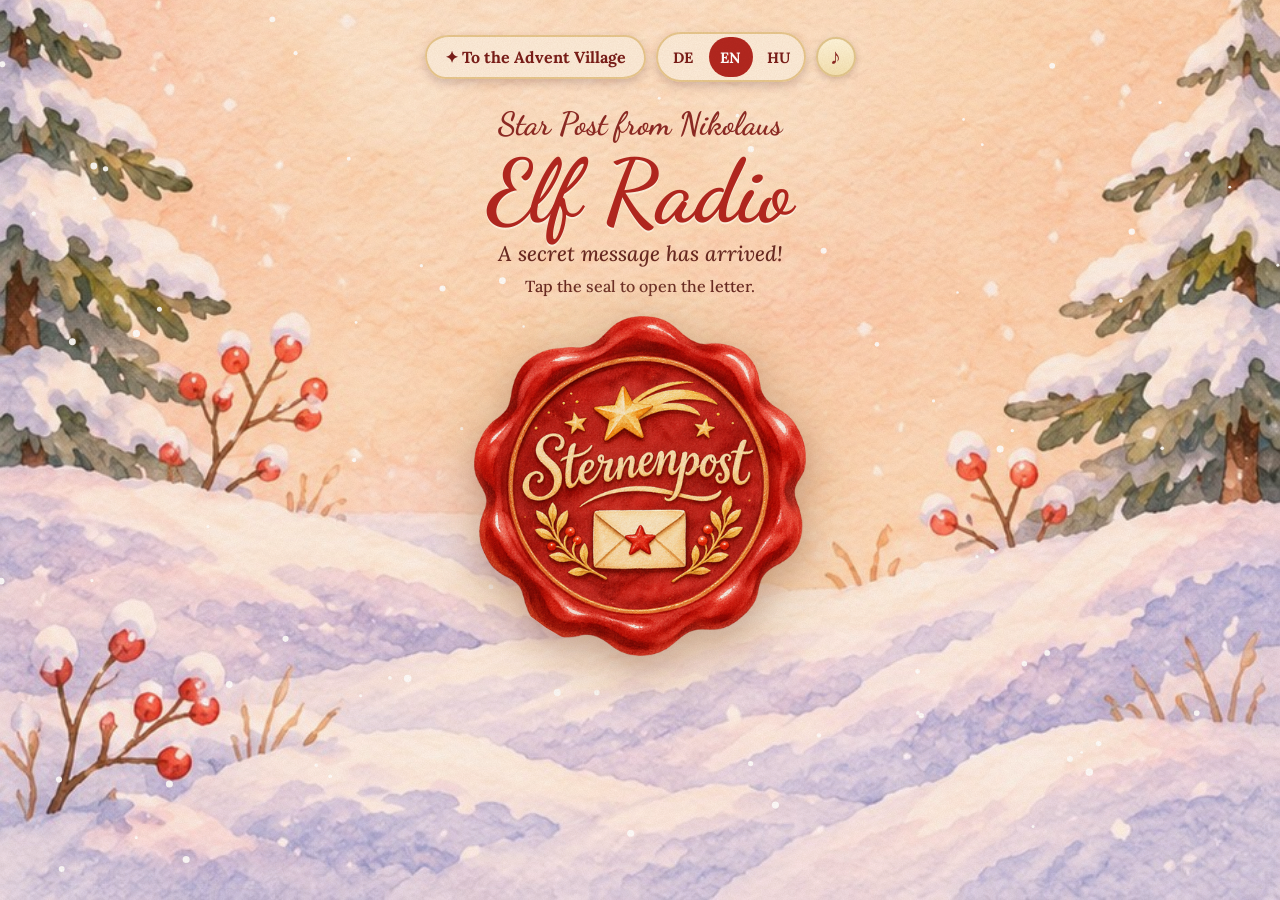
==== wichtelfunk.html @ 8d2fece7 "Sternenpost: Adventskalender und Wichtelfunk" ====
<!doctype html>
<html lang="de" translate="no" data-title="doc_wf">
<head>
<meta charset="utf-8">
<meta name="google" content="notranslate">
<meta name="viewport" content="width=device-width, initial-scale=1">
<meta name="theme-color" content="#e9bcc6">
<title>Wichtelfunk – Sternenpost vom Nikolaus</title>
<link rel="stylesheet" href="fonts.css">
<style>
  :root { --red:#b3271f; --brown:#4a2418; --paper:#fdeedc; --wood1:#9a6038; --wood2:#5f3a1f; --gold:#e9b640; }
  * { box-sizing: border-box; }
  html, body { margin: 0; }
  body { font-family: "Lora", Georgia, serif; color: var(--brown); line-height: 1.5; overflow-x: hidden;
    background: linear-gradient(#e9bcc6 0%, #dcb7d6 38%, #f0d3d6 100%) fixed; }
  /* Papiertextur über allem */
  body::before { content: ""; position: fixed; inset: 0; pointer-events: none; z-index: 50; opacity: .22; mix-blend-mode: multiply;
    background-image: url("data:image/svg+xml;utf8,<svg xmlns='http://www.w3.org/2000/svg' width='300' height='300'><filter id='n'><feTurbulence type='fractalNoise' baseFrequency='.85' numOctaves='3' seed='6'/><feColorMatrix values='0 0 0 0 .55  0 0 0 0 .4  0 0 0 0 .25  0 0 0 .8 0'/></filter><rect width='300' height='300' filter='url(%23n)'/></svg>"); }

  .page { max-width: 1080px; margin: 0 auto; padding: 14px 14px 0; }

  /* Kopf */
  .banner { width: 100%; max-width: 560px; margin: 0 auto; aspect-ratio: 585 / 220;
    background: url("assets/noel_brief.webp") 45.7% 6.3% / 180.3% auto no-repeat;
    -webkit-mask-image: radial-gradient(ellipse at 50% 50%, #000 58%, transparent 82%); mask-image: radial-gradient(ellipse at 50% 50%, #000 58%, transparent 82%); }
  .head { text-align: center; margin-top: -14px; }
  h1 { margin: 0; font-family: "Dancing Script", cursive; font-weight: 700; font-size: clamp(54px, 15vw, 88px); line-height: 1; color: var(--red);
    text-shadow: 0 2px 0 #fff3e0, 0 0 22px rgba(255,235,200,.9); }
  .sub { margin: 2px 0 0; font-style: italic; font-size: clamp(17px, 4.6vw, 21px); color: #6a2a22; }

  .grid { display: grid; grid-template-columns: minmax(0, 1fr); gap: 18px; margin-top: 14px; align-items: start; }

  /* Szene: Fips' Postamt */
  .stage { position: relative; width: 100%; max-width: 520px; margin: 0 auto; aspect-ratio: 1 / 1.12; border-radius: 46% 46% 22px 22px / 30% 30% 22px 22px;
    overflow: hidden; border: 9px solid var(--wood2); box-shadow: 0 0 0 3px #c99a5b, 0 14px 28px rgba(80,30,40,.35), inset 0 0 40px rgba(60,30,10,.35);
    background: url("assets/dorf_bg.jpg") 85% 12% / 250% auto no-repeat, #e6b9c4; }
  .stage canvas { position: absolute; inset: 0; width: 100%; height: 66%; pointer-events: none; }
  .glow { position: absolute; left: 62%; top: 4%; width: 46%; aspect-ratio: 1; border-radius: 50%; pointer-events: none;
    background: radial-gradient(circle, rgba(255,214,120,.55), rgba(255,214,120,0) 68%); animation: flicker 5s ease-in-out infinite; }
  @keyframes flicker { 0%,100% { opacity: .75; } 40% { opacity: 1; } 70% { opacity: .62; } }
  .lantern { position: absolute; left: 70%; top: 3%; width: 20%; aspect-ratio: 110 / 160; background: url("assets/noel_brief.webp") 12.7% 12.8% / 959% auto no-repeat; mix-blend-mode: multiply;
    -webkit-mask-image: radial-gradient(ellipse at 50% 50%, #000 55%, transparent 90%); mask-image: radial-gradient(ellipse at 50% 50%, #000 55%, transparent 90%); }
  .desk { position: absolute; left: 0; right: 0; bottom: 0; height: 27%;
    background: linear-gradient(#b27a47, #8a552d 40%, #6a3e20); border-top: 6px solid #d2a367; box-shadow: 0 -6px 14px rgba(40,20,10,.35); }
  .desk::after { content: ""; position: absolute; inset: 0; opacity: .25; background: repeating-linear-gradient(90deg, rgba(0,0,0,.25) 0 2px, transparent 2px 22px); }
  .fips { position: absolute; left: 1%; bottom: 3%; width: 34%; aspect-ratio: 290 / 410; background: url("assets/noel_brief.webp") 2.6% 82.3% / 363.8% auto no-repeat;
    -webkit-mask-image: radial-gradient(ellipse at 50% 50%, #000 52%, transparent 78%); mask-image: radial-gradient(ellipse at 50% 50%, #000 52%, transparent 78%); }
  .playing .fips { animation: nod 1.6s ease-in-out infinite; transform-origin: 50% 100%; }
  @keyframes nod { 0%,100% { transform: rotate(-1.2deg); } 50% { transform: rotate(1.4deg); } }
  .letters { position: absolute; right: 0; bottom: 2%; width: 33%; aspect-ratio: 290 / 300; background: url("assets/guide1.webp") 86.3% 39.5% / 363.8% auto no-repeat; mix-blend-mode: multiply;
    -webkit-mask-image: radial-gradient(ellipse at 50% 50%, #000 50%, transparent 82%); mask-image: radial-gradient(ellipse at 50% 50%, #000 50%, transparent 82%); }
  .radio { position: absolute; left: 31%; bottom: 7%; width: 40%; }
  .radio svg, .radio img { display: block; width: 100%; height: auto; }
  .dialglow { opacity: .2; transition: opacity .6s; }
  .playing .dialglow { opacity: 1; }
  .needle { transform-box: view-box; transform-origin: 112px 126px; transition: transform .6s; }
  .playing .needle { animation: tune 3.2s ease-in-out infinite; }
  .paused .needle { animation-play-state: paused; }
  @keyframes tune { 0%,100% { transform: rotate(-10deg); } 50% { transform: rotate(11deg); } }
  .sparkle { position: absolute; width: 10px; height: 10px; background: radial-gradient(circle, #fff, rgba(255,235,170,0) 70%); border-radius: 50%; animation: tw 3.4s ease-in-out infinite; pointer-events: none; }
  @keyframes tw { 0%,100% { opacity: .15; transform: scale(.6); } 50% { opacity: 1; transform: scale(1.2); } }


  /* Briefe fallen sanft und bilden einen kleinen Haufen */
  .fall { position: absolute; z-index: 5; width: 14%; aspect-ratio: 140 / 95; left: var(--x); top: var(--y); transform: rotate(var(--r1)); opacity: 0; pointer-events: none;
    background: url("assets/guide1.webp") 72.1% 34.4% / 753% auto no-repeat; filter: drop-shadow(0 3px 3px rgba(40,15,5,.5));
    -webkit-mask-image: radial-gradient(ellipse at 50% 50%, #000 60%, transparent 68%); mask-image: radial-gradient(ellipse at 50% 50%, #000 60%, transparent 68%); }
  .app-open .fall { opacity: 1; animation: drop var(--d) cubic-bezier(.25,.7,.35,1) var(--t) both; }
  @keyframes drop { from { transform: translateY(-900%) rotate(var(--r0)); opacity: 0; } 12% { opacity: 1; } to { transform: translateY(0) rotate(var(--r1)); opacity: 1; } }

  /* Platz für eigene gemalte Bilder (PNG mit transparentem Hintergrund) */
  .has-fips .fips { left: 0; bottom: 1%; width: 50%; background-image: var(--fipsimg); background-size: contain; background-position: 50% 100%; -webkit-mask-image: none; mask-image: none; }
  .has-radio .radio svg { display: none; }
  .has-radio .radio .art { display: block; }
  .radio .art { display: none; width: 100%; height: auto; }

  /* Bedienung */
  .panel { max-width: 520px; width: 100%; margin: 0 auto; text-align: center; }
  .btn { display: inline-flex; align-items: center; justify-content: center; gap: 10px; min-height: 58px; padding: 12px 30px; border: 0; border-radius: 34px 30px 36px 30px / 30px 36px 30px 34px;
    font-family: "Lora", Georgia, serif; font-weight: 700; font-size: 20px; color: #fff; cursor: pointer;
    background: linear-gradient(#c5322a, #9a1d1b); box-shadow: 0 5px 0 #6f1210, 0 10px 18px rgba(90,20,20,.35); max-width: 100%; }
  .btn:active { transform: translateY(3px); box-shadow: 0 2px 0 #6f1210; }
  .btn:focus-visible, .link:focus-visible { outline: 4px solid #1b6fdc; outline-offset: 3px; }
  .btn .ico { font-size: 22px; line-height: 1; }
  .state { min-height: 1.6em; margin: 10px 0 0; font-size: 16px; color: #6a2a22; }
  .error { margin: 12px auto 0; padding: 10px 14px; background: #fff3d6; border: 2px solid #d9a441; border-radius: 16px; color: #6a2a22; font-size: 16px; }
  .link { margin-top: 8px; background: none; border: 0; font: inherit; font-size: 17px; color: var(--red); text-decoration: underline; text-underline-offset: 4px; cursor: pointer; padding: 10px 14px; }

  /* Pergament mit Fips' Text */
  .scroll { position: relative; margin: 10px auto 0; max-width: 520px; padding: 22px 22px 24px; text-align: left; font-size: 18px; line-height: 1.6; color: #3c1c14;
    background: radial-gradient(ellipse at 50% 40%, #fff6e2 0%, #f8e6c4 70%, #efd3a4 100%);
    border-radius: 18px 28px 20px 30px / 28px 18px 30px 20px; box-shadow: inset 0 0 30px rgba(190,130,60,.35), 0 8px 18px rgba(80,30,30,.25); }
  .scroll[hidden] { display: none; }
  .scroll p { margin: 0; overflow-wrap: anywhere; }
  .scroll .t { font-family: "Dancing Script", cursive; font-weight: 700; font-size: 26px; color: var(--red); margin-bottom: 4px; display: block; }

  .bottom { position: relative; margin: 26px -14px 0; aspect-ratio: 1055 / 400; max-height: 260px; width: calc(100% + 28px);
    background: url("assets/noel_brief.webp") 50% 100% / cover no-repeat;
    -webkit-mask-image: linear-gradient(transparent, #000 45%); mask-image: linear-gradient(transparent, #000 45%); }


  /* Versiegelter Brief am Anfang */
  .sub .after, .sub .before { display: inline; }
  .sub .before { display: none; } .sealed .sub .before { display: inline; } .sealed .sub .after { display: none; }
  .hint { margin: 4px 0 0; font-size: 16px; color: #6a2a22; }
  .app-open .hint { display: none; }
  .seal { position: absolute; left: 50%; top: 45%; width: 48%; aspect-ratio: 235 / 246; transform: translate(-50%, -50%); z-index: 6; border: 0; padding: 0; cursor: pointer; background-color: transparent;
    background-image: url("assets/anhaenger.webp"); background-size: 449% auto; background-position: 92.7% 92.4%; background-repeat: no-repeat;
    -webkit-mask-image: radial-gradient(circle at 50% 50%, #000 54%, transparent 62%); mask-image: radial-gradient(circle at 50% 50%, #000 54%, transparent 62%);
    filter: drop-shadow(0 6px 10px rgba(60,10,10,.45)); animation: pulse 2.6s ease-in-out infinite; }
  .seal:focus-visible { outline: 4px solid #1b6fdc; outline-offset: 6px; border-radius: 50%; }
  @keyframes pulse { 0%,100% { transform: translate(-50%, -50%) scale(1); } 50% { transform: translate(-50%, -50%) scale(1.06); } }
  .app-open .seal { display: none; }
  .opening .seal { animation: crack .7s ease-in forwards; }
  @keyframes crack { 0% { transform: translate(-50%, -50%) scale(1); opacity: 1; } 35% { transform: translate(-50%, -50%) scale(1.15) rotate(-6deg); } 100% { transform: translate(-50%, -62%) scale(1.5) rotate(10deg); opacity: 0; } }
  .scene-item { transition: opacity .9s ease; }
  .sealed .scene-item { opacity: 0; visibility: hidden; }
  .sealed .panel { display: none; }
  .sealed .grid { grid-template-columns: minmax(0, 1fr); }
  .sealed .stage { justify-self: center; margin: 0 auto; }
  .sealed .stage::after { content: ""; position: absolute; inset: 0; background: rgba(60,20,40,.18); pointer-events: none; }
  @media (min-width: 900px) {
    .page { padding: 22px 28px 0; }
    .grid { grid-template-columns: minmax(0, 1.1fr) minmax(0, .9fr); gap: 34px; align-items: center; margin-top: 26px; }
    .stage { max-width: 580px; margin: 0; justify-self: end; }
    .panel { margin: 0; justify-self: start; text-align: left; max-width: 460px; }
    .scroll { margin-left: 0; }
  }
  @media (prefers-reduced-motion: reduce) {
    .glow, .sparkle, .seal, .playing .fips, .playing .needle { animation: none !important; }
    .app-open .fall { animation: none !important; }
    .stage canvas { display: none; }
  }
  /* Neuer, ruhiger Anfangsbildschirm */
  .kicker { margin: 18px 0 0; font-family: "Dancing Script", cursive; font-weight: 700; font-size: clamp(24px, 6.4vw, 32px); color: #8d2a24; text-align: center; }
  .head { margin-top: 0; }
  .intro { display: flex; justify-content: center; padding: 18px 0 40px; }
  .sealwrap { position: relative; width: min(74vw, 340px); aspect-ratio: 1; }
  .sealwrap::before { content: ""; position: absolute; inset: -22%; border-radius: 50%; pointer-events: none;
    background: radial-gradient(circle, rgba(255,226,160,.8) 0%, rgba(255,226,160,0) 62%); animation: halo 3.2s ease-in-out infinite; }
  @keyframes halo { 0%,100% { opacity: .55; transform: scale(.96); } 50% { opacity: 1; transform: scale(1.05); } }
  .seal { position: relative; left: auto; top: auto; width: 100%; aspect-ratio: 1; transform: none; z-index: 2; border-radius: 50%;
    background-image: url("assets/anhaenger.webp"); background-size: 405.8% auto; background-position: 96.5% 92.3%; background-repeat: no-repeat;
    -webkit-mask-image: radial-gradient(circle closest-side at 50% 50%, #000 80%, transparent 89%); mask-image: radial-gradient(circle closest-side at 50% 50%, #000 80%, transparent 89%); clip-path: none; filter: none; animation: sealpulse 2.8s ease-in-out infinite; }
  .seal:focus-visible { outline: 4px solid #1b6fdc; outline-offset: 6px; border-radius: 50%; }
  @keyframes sealpulse { 0%,100% { transform: scale(1); } 50% { transform: scale(1.04); } }
  .sealwrap { filter: drop-shadow(0 10px 16px rgba(80,15,20,.4)); }
  .opening .seal { animation: crack2 .7s ease-in forwards; }
  @keyframes crack2 { 0% { transform: scale(1); opacity: 1; } 35% { transform: scale(1.12) rotate(-6deg); } 100% { transform: scale(1.5) rotate(12deg); opacity: 0; } }
  .app-open .intro { display: none; }
  .sealed .grid { display: none; }
  .app-open .grid { animation: fadein .9s ease both; }
  @keyframes fadein { from { opacity: 0; transform: translateY(10px); } to { opacity: 1; transform: none; } }
  @media (prefers-reduced-motion: reduce) { .sealwrap::before, .seal, .app-open .grid { animation: none !important; } }

  .has-fips .letters { display: none; }
  .has-fips .fips { width: 47%; left: 1%; bottom: 3%; }

/* Musik-Knopf (erscheint nur, wenn Musikdateien in audio/music liegen) */
.musicbtn { display: inline-grid; place-items: center; width: 40px; height: 40px; padding: 0; border-radius: 50%; border: 2px solid #e3c88f; background: linear-gradient(#fff6dc, #f6e4b4); color: #8d2a24; font-size: 22px; line-height: 1; cursor: pointer; box-shadow: 0 2px 6px rgba(90, 40, 30, .25); }
.musicbtn.on { background: linear-gradient(#c5322a, #9a1d1b); color: #fff; border-color: #6f1210; }
.musicbtn:focus-visible { outline: 4px solid #1b6fdc; outline-offset: 2px; }

/* Musik-Fenster */
.musicwrap { position: relative; display: inline-block; }
.musicpanel { position: absolute; right: 0; top: 48px; z-index: 60; width: 270px; max-width: 86vw; padding: 12px 12px 10px; text-align: left; border-radius: 16px; background: linear-gradient(#fffaf0, #f9ebc9); border: 2px solid #d7b36a; box-shadow: 0 8px 20px rgba(60, 30, 20, .35); font-family: "Lora", Georgia, serif; }
.musicpanel[hidden] { display: none; }
.mushead { font-family: "Dancing Script", cursive; font-size: 24px; line-height: 1.1; color: #b8362e; }
.musnow { margin: 2px 0 8px; font-size: 14px; font-weight: 700; color: #3b2418; min-height: 1.3em; }
.muscontrols { display: flex; gap: 8px; justify-content: center; margin-bottom: 8px; }
.muscontrols button { min-width: 48px; height: 40px; border: 0; border-radius: 20px; background: linear-gradient(#c5322a, #9a1d1b); color: #fff; font-size: 17px; cursor: pointer; box-shadow: 0 3px 0 #6f1210; }
.muscontrols button:active { transform: translateY(2px); box-shadow: 0 1px 0 #6f1210; }
.musvol { width: 100%; margin: 0 0 8px; accent-color: #b8362e; }
.muslist { list-style: none; margin: 0; padding: 0; max-height: 190px; overflow-y: auto; }
.muslist li button { display: block; width: 100%; padding: 6px 8px; text-align: left; border: 0; border-radius: 8px; background: none; font: inherit; font-size: 14px; color: #3b2418; cursor: pointer; }
.muslist li button:hover { background: rgba(215, 179, 106, .25); }
.muslist li.cur button { background: rgba(184, 54, 46, .12); font-weight: 700; color: #8d2a24; }
.muslist li.cur button::before { content: "♪ "; }
.musicpanel button:focus-visible, .musvol:focus-visible { outline: 3px solid #1b6fdc; outline-offset: 2px; }
  /* getrennter Bereich für die Funksprüche (die Aufgabe bleibt oben) */
  .tasktag { margin: 0 0 6px; font-size: 14px; font-weight: 700; letter-spacing: .02em; color: #8d2a24; }
  .taskbox { max-width: 520px; margin: 22px auto 0; padding: 14px 16px 14px; text-align: center; border-radius: 18px; background: rgba(255, 250, 238, .82); border: 2px solid #c5322a; box-shadow: 0 4px 10px rgba(80, 40, 20, .15); }
  .taskbox .tasktag { font-family: "Dancing Script", cursive; font-size: 28px; font-weight: 700; letter-spacing: 0; line-height: 1.1; color: #b8362e; margin: 0 0 10px; }
  .funkboard { margin-top: 0; }
  .funkboard { max-width: 520px; margin: 22px auto 0; padding: 14px 16px 12px; text-align: center; border-radius: 18px; background: rgba(255, 250, 238, .82); border: 2px dashed #d7b36a; box-shadow: 0 4px 10px rgba(80, 40, 20, .15); }
  .funkboard h3 { margin: 0; font-family: "Dancing Script", cursive; font-size: 30px; color: #b8362e; line-height: 1.1; }
  .fbsub { margin: 2px 0 10px; font-size: 15px; color: #6a2a22; }
  .funkwho { display: flex; flex-wrap: wrap; gap: 8px; justify-content: center; }
  .funkboard .funkline { margin-top: 12px; }
  /* zufällige Funksprüche */
  .funkline { max-width: 520px; margin: 14px auto 0; padding: 12px 16px; text-align: left; border-radius: 16px; background: linear-gradient(#fff6dc, #f6e4b4); border: 2px solid #d7b36a; box-shadow: 0 4px 10px rgba(80, 40, 20, .25); animation: fadein .6s ease both; }
  .funkline[hidden] { display: none; }
  .funkline b { display: block; font-family: "Dancing Script", cursive; font-size: 24px; color: #b8362e; line-height: 1.1; }
  .funkline p { margin: 2px 0 0; font-size: 17px; line-height: 1.4; color: #3b2418; }
  #funktoggle { display: block; margin: 8px auto 0; }
  .chatter .rneedle { animation: rtune 4s ease-in-out infinite; }
  @media (prefers-reduced-motion: reduce) { .funkline { animation: none; } .chatter .rneedle { animation: none; transform: rotate(8deg); } }
  .has-fips .fips, .fips, .letters { display: none !important; } /* nur das Radio: Fips bleibt geheim */
  .has-radio .radio { left: 50%; width: 68%; bottom: 13%; transform: translateX(-50%); }
  .rneedle { position: absolute; left: 33.5%; top: 38.6%; width: 2.2%; height: 16.4%; display: none; pointer-events: none;
    background: linear-gradient(90deg, #ff5a45, #c9261d 55%, #a01b16); clip-path: polygon(50% 0, 100% 100%, 0 100%); transform-origin: 50% 113.3%; transition: transform .6s ease; }
  .has-radio .rneedle { display: block; }
  .playing .rneedle { animation: rtune 7s ease-in-out infinite; }
  .paused .rneedle { animation-play-state: paused; }
  @keyframes rtune { 0%,100% { transform: rotate(-6deg); } 12% { transform: rotate(18deg); } 20% { transform: rotate(14deg); } 38% { transform: rotate(-20deg); } 45% { transform: rotate(-17deg); } 62% { transform: rotate(9deg); } 78% { transform: rotate(24deg); } 90% { transform: rotate(-4deg); } }
  @media (prefers-reduced-motion: reduce) { .playing .rneedle { animation: none; transform: rotate(8deg); } }
  .lantern { display: none; }
  .fall { display: none; } /* Briefe-Haufen erst mit gemaltem Bild von Fips */

  /* Weihnachtlicher Hintergrund: Schneehügel und leiser Schneefall */
  .page { position: relative; z-index: 2; }
  #bgsnow { position: fixed; inset: 0; width: 100%; height: 100%; pointer-events: none; z-index: 1; }
  .hills { position: fixed; left: 0; right: 0; bottom: 0; height: clamp(110px, 24vh, 260px); z-index: 0; pointer-events: none; }
  .hills svg { display: block; width: 100%; height: 100%; }
  .has-bg { background-size: cover; background-position: 50% 100%; background-attachment: fixed; }
  .has-bg .hills { display: none; }
  .has-seal .seal { background-image: var(--sealimg); background-size: contain; background-position: 50% 50%; -webkit-mask-image: none; mask-image: none; }

  /* Navigation zwischen den beiden Seiten */
  .crumbs { display: flex; justify-content: center; padding: 10px 0 0; position: relative; z-index: 5; }
  .pill { display: inline-flex; align-items: center; gap: 8px; min-height: 44px; padding: 6px 18px; border-radius: 26px 22px 26px 22px / 22px 26px 22px 26px; text-decoration: none; font-weight: 700; font-size: 16px; color: #7a1d18;
    background: rgba(253,238,220,.95); border: 2px solid #e8c88f; box-shadow: 0 4px 10px rgba(80,30,40,.22); }
  .pill:hover { background: #fff6e4; }
  .pill:focus-visible { outline: 4px solid #1b6fdc; outline-offset: 3px; }
  .gnote { margin: 6px 0 0; font-size: 15px; color: #6a2a22; font-style: italic; }
  .trans { margin-top: 12px; padding-top: 10px; border-top: 1px dashed #c99a5b; }
  .trans .tl { font-size: 14px; font-style: italic; color: #8d2a24; }
  .trans p { font-size: 17px; margin-top: 2px; }
  .crumbs { flex-wrap: wrap; gap: 10px; align-items: center; }
  .langs { display: inline-flex; gap: 4px; padding: 3px; background: rgba(253,238,220,.95); border: 2px solid #e8c88f; border-radius: 26px; box-shadow: 0 4px 10px rgba(80,30,40,.22); }
  .langs button { min-width: 44px; min-height: 40px; padding: 0 10px; border: 0; border-radius: 22px; background: transparent; font: 700 15px "Lora", serif; color: #7a1d18; cursor: pointer; box-shadow: none; }
  .langs button[aria-pressed="true"] { background: #b3271f; color: #fff; }
  .langs button:focus-visible { outline: 4px solid #1b6fdc; outline-offset: 2px; }
</style>
</head>
<body>
<div class="hills" aria-hidden="true"><svg viewBox="0 0 1000 200" preserveAspectRatio="none"><defs><linearGradient id="h1" x1="0" y1="0" x2="0" y2="1"><stop offset="0" stop-color="#f3e8f4"/><stop offset="1" stop-color="#e4d2ea"/></linearGradient><linearGradient id="h2" x1="0" y1="0" x2="0" y2="1"><stop offset="0" stop-color="#ffffff"/><stop offset="1" stop-color="#f4e6ee"/></linearGradient></defs><path d="M0 70 C140 20 260 90 420 60 S720 10 1000 66 L1000 200 L0 200Z" fill="url(#h1)"/><path d="M0 120 C180 80 300 140 520 112 S860 74 1000 118 L1000 200 L0 200Z" fill="url(#h2)"/><path d="M0 120 C180 80 300 140 520 112 S860 74 1000 118" fill="none" stroke="#d9c7e3" stroke-width="3" opacity=".6"/></svg></div>
<canvas id="bgsnow" aria-hidden="true"></canvas>
<div class="page sealed" id="app">
  <nav class="crumbs" data-i18n-aria="nav_aria" aria-label="Seitenwechsel"><a class="pill" href="advent.html" data-i18n="nav_adv">✦ Zum Adventsdorf</a><div class="langs"></div></nav>
  <header class="head">
    <p class="kicker" data-i18n="brand">Sternenpost vom Nikolaus</p>
    <h1 data-i18n="wf_title">Wichtelfunk</h1>
    <p class="sub"><span class="before" data-i18n="wf_sub_before">Eine geheime Nachricht ist eingetroffen!</span><span class="after" data-i18n="wf_sub_after">Eine geheime Nachricht von Fips!</span></p>
    <p class="hint" data-i18n="wf_hint">Tippe auf das Siegel, um den Brief zu öffnen.</p>
  </header>

  <div class="intro" id="intro"><div class="sealwrap"><button class="seal" id="seal" type="button" data-i18n-aria="wf_seal_aria" aria-label="Siegel brechen und die geheime Nachricht öffnen"></button></div></div>

  <div class="grid">
    <div class="stage" id="stage" role="img" data-i18n-aria="wf_stage_aria" aria-label="Ein altes Radio im verschneiten Dorf. Draußen schneit es.">
      <canvas id="snow" aria-hidden="true"></canvas>
      <div class="glow"></div>
      <div class="lantern"></div>
      <div class="desk scene-item"></div>
      <div class="letters scene-item"></div>
      <div class="fips scene-item"></div>
      <div class="radio scene-item"><img class="art" id="radioart" alt="" aria-hidden="true"><i class="rneedle" aria-hidden="true"></i>
        <svg viewBox="0 0 250 190" xmlns="http://www.w3.org/2000/svg" aria-hidden="true">
          <defs>
            <linearGradient id="wood" x1="0" y1="0" x2="0" y2="1"><stop offset="0" stop-color="#c98a4d"/><stop offset=".5" stop-color="#a96a35"/><stop offset="1" stop-color="#7d4a24"/></linearGradient>
            <radialGradient id="dg" cx=".5" cy=".5" r=".7"><stop offset="0" stop-color="#ffe9a8"/><stop offset="1" stop-color="#f3b955"/></radialGradient>
            <radialGradient id="kn" cx=".4" cy=".35" r=".8"><stop offset="0" stop-color="#ffe9a0"/><stop offset="1" stop-color="#b9862a"/></radialGradient>
          </defs>
          <rect x="22" y="2" width="6" height="26" rx="3" transform="rotate(24 25 15)" fill="#6a3a1c"/>
          <rect x="6" y="26" width="238" height="150" rx="26" fill="url(#wood)" stroke="#5b3318" stroke-width="5"/>
          <rect x="14" y="34" width="222" height="134" rx="20" fill="none" stroke="#e8c070" stroke-width="2.5"/>
          <rect x="22" y="46" width="112" height="62" rx="9" fill="#f3dcab" stroke="#5b3318" stroke-width="3"/>
          <rect class="dialglow" x="24" y="48" width="108" height="58" rx="7" fill="url(#dg)"/>
          <g stroke="#6a3a1c" stroke-width="1.4"><line x1="34" y1="94" x2="122" y2="94"/><line x1="40" y1="90" x2="40" y2="98"/><line x1="56" y1="90" x2="56" y2="98"/><line x1="72" y1="90" x2="72" y2="98"/><line x1="88" y1="90" x2="88" y2="98"/><line x1="104" y1="90" x2="104" y2="98"/><line x1="120" y1="90" x2="120" y2="98"/></g>
          <g class="needle"><line x1="112" y1="126" x2="112" y2="56" stroke="#b3271f" stroke-width="3" stroke-linecap="round"/></g>
          <circle cx="188" cy="92" r="36" fill="#6a3a1c"/><circle cx="188" cy="92" r="31" fill="#3c2514" stroke="#e8c070" stroke-width="3"/>
          <g fill="#7b5230"><circle cx="188" cy="92" r="4"/><circle cx="188" cy="76" r="3"/><circle cx="188" cy="108" r="3"/><circle cx="172" cy="92" r="3"/><circle cx="204" cy="92" r="3"/><circle cx="176" cy="80" r="3"/><circle cx="200" cy="80" r="3"/><circle cx="176" cy="104" r="3"/><circle cx="200" cy="104" r="3"/></g>
          <circle cx="44" cy="136" r="13" fill="url(#kn)" stroke="#6a3a1c" stroke-width="2.5"/><circle cx="84" cy="136" r="13" fill="url(#kn)" stroke="#6a3a1c" stroke-width="2.5"/>
          <path d="M120 136 h100" stroke="#5b3318" stroke-width="3" stroke-dasharray="3 7" stroke-linecap="round"/>
          <path d="M125 156 l5 -12 l5 12 z" fill="#e8c070"/>
          <rect x="30" y="170" width="20" height="9" rx="3" fill="#5b3318"/><rect x="200" y="170" width="20" height="9" rx="3" fill="#5b3318"/>
        </svg>
      </div>
      <i class="fall" style="--x:74%;--y:68%;--r0:-40deg;--r1:-8deg;--d:2.6s;--t:.2s"></i>
      <i class="fall" style="--x:84%;--y:66%;--r0:50deg;--r1:14deg;--d:3s;--t:.7s"></i>
      <i class="fall" style="--x:78%;--y:76%;--r0:-70deg;--r1:5deg;--d:2.8s;--t:1.1s"></i>
      <i class="fall" style="--x:86%;--y:76%;--r0:30deg;--r1:-16deg;--d:3.2s;--t:1.6s"></i>
      <i class="fall" style="--x:80%;--y:71%;--r0:-20deg;--r1:22deg;--d:3.4s;--t:2s"></i>      <i class="sparkle" style="left:46%;top:36%;animation-delay:.4s"></i>
      <i class="fall" style="--x:74%;--y:68%;--r0:-40deg;--r1:-8deg;--d:2.6s;--t:.2s"></i>
      <i class="fall" style="--x:84%;--y:66%;--r0:50deg;--r1:14deg;--d:3s;--t:.7s"></i>
      <i class="fall" style="--x:78%;--y:76%;--r0:-70deg;--r1:5deg;--d:2.8s;--t:1.1s"></i>
      <i class="fall" style="--x:86%;--y:76%;--r0:30deg;--r1:-16deg;--d:3.2s;--t:1.6s"></i>
      <i class="fall" style="--x:80%;--y:71%;--r0:-20deg;--r1:22deg;--d:3.4s;--t:2s"></i>      <i class="sparkle" style="left:22%;top:52%;animation-delay:1.8s"></i>
      <i class="fall" style="--x:74%;--y:68%;--r0:-40deg;--r1:-8deg;--d:2.6s;--t:.2s"></i>
      <i class="fall" style="--x:84%;--y:66%;--r0:50deg;--r1:14deg;--d:3s;--t:.7s"></i>
      <i class="fall" style="--x:78%;--y:76%;--r0:-70deg;--r1:5deg;--d:2.8s;--t:1.1s"></i>
      <i class="fall" style="--x:86%;--y:76%;--r0:30deg;--r1:-16deg;--d:3.2s;--t:1.6s"></i>
      <i class="fall" style="--x:80%;--y:71%;--r0:-20deg;--r1:22deg;--d:3.4s;--t:2s"></i>      <i class="sparkle" style="left:80%;top:48%;animation-delay:2.6s"></i>
    </div>

    <div class="panel">
      <section class="funkboard" aria-labelledby="fbtitle">
        <h3 id="fbtitle" data-i18n="wf_board_title">Funksprüche</h3>
        <p class="fbsub" data-i18n="wf_board_sub">Wer meldet sich sonst noch im Wichtelfunk?</p>
        <div class="funkwho" role="group" aria-labelledby="fbtitle">
          <button type="button" class="btn small" data-who="fips" data-i18n="wf_who_fips">Fips</button>
          <button type="button" class="btn small" data-who="nik" data-i18n="wf_who_nik">Nikolaus</button>
          <button type="button" class="btn small" data-who="tuf" data-i18n="wf_who_tuf">Meister Tüftel</button>
          <button type="button" class="btn small alt" data-who="any" data-i18n="wf_any">Zufällig</button>
        </div>
        <div class="funkline" id="funkline" role="status" aria-live="polite" hidden><b id="funkwho"></b><p id="funktext"></p></div>
        <button class="link" id="funktoggle" type="button" aria-pressed="true"></button>
      </section>
      <section class="taskbox">
      <p class="tasktag" data-i18n="wf_task_tag">Zur Aufgabe: Fips’ Hilferuf</p>
      <button class="btn" id="play" type="button" aria-describedby="state"><span class="ico" id="ico" aria-hidden="true">▶</span><span id="lbl">Nachricht abspielen</span></button>
      <p class="state" id="state" role="status" aria-live="polite">Tippe auf die Taste und hör gut zu.</p>
      <p class="error" id="err" role="alert" hidden data-i18n="wf_err">Oh je, Fips&rsquo; Nachricht konnte gerade nicht geladen werden.</p>
      <p class="gnote" id="gnote" hidden></p>
      <button class="link" id="toggle" type="button" aria-expanded="false" aria-controls="scroll">Nachricht mitlesen</button>
      <div class="scroll" id="scroll" hidden>
        <span class="t" data-i18n="wf_scroll_title">Fips sagt:</span>
        <p lang="de" id="dep">„Hallo, Hallo! Hier ist Fips! Oh je, ich glaube, ich habe etwas Wichtiges vergessen! Könnt ihr mir helfen? Ich habe zuletzt einen kleinen roten Briefkasten gesehen. Vielleicht findet ihr dort die nächste Spur!“</p>
        <div class="trans" id="trans" hidden><span class="tl" id="transl"></span><p id="transp"></p></div>
      </div>
      </section>
    </div>
  </div>
  <audio id="audio" preload="auto" src="fips.mp3"></audio>
</div>

<script>
/* ---------- Schnee nur vor dem Fenster ---------- */
(function () {
  var cv = document.getElementById("snow"), cx = cv.getContext("2d"), W, H, flakes = [];
  if (window.matchMedia && matchMedia("(prefers-reduced-motion: reduce)").matches) return;
  function size() { var d = window.devicePixelRatio || 1, r = cv.getBoundingClientRect(); W = r.width; H = r.height; cv.width = W * d; cv.height = H * d; cx.setTransform(d, 0, 0, d, 0, 0);
    flakes = []; for (var i = 0; i < 34; i++) flakes.push({ x: Math.random() * W, y: Math.random() * H, r: 1 + Math.random() * 2.4, s: 0.25 + Math.random() * 0.55, p: Math.random() * 6.28 }); }
  function tick() {
    cx.clearRect(0, 0, W, H); cx.fillStyle = "rgba(255,255,255,.9)";
    flakes.forEach(function (f) { f.y += f.s; f.p += 0.012; f.x += Math.sin(f.p) * 0.3; if (f.y > H + 4) { f.y = -4; f.x = Math.random() * W; }
      cx.beginPath(); cx.arc(f.x, f.y, f.r, 0, 6.283); cx.fill(); });
    requestAnimationFrame(tick);
  }
  size(); addEventListener("resize", size); tick();
})();

/* ---------- Audio ---------- */
var audio = document.getElementById("audio"), app = document.getElementById("app"), btn = document.getElementById("play"),
    lbl = document.getElementById("lbl"), ico = document.getElementById("ico"), state = document.getElementById("state"), err = document.getElementById("err");
var mode = "idle", fails = false;
function ui(m) {
  mode = m;
  app.classList.toggle("playing", m === "play"); app.classList.toggle("paused", m === "pause");
  var T = I18N.t;
  if (m === "play") { lbl.textContent = T("wf_pause"); ico.textContent = "❚❚"; state.textContent = T("wf_state_play"); }
  else if (m === "pause") { lbl.textContent = T("wf_resume"); ico.textContent = "▶"; state.textContent = T("wf_state_pause"); }
  else if (m === "done") { lbl.textContent = T("wf_again"); ico.textContent = "↻"; state.textContent = T("wf_state_done"); }
  else { lbl.textContent = T("wf_play"); ico.textContent = "▶"; state.textContent = T("wf_state_idle"); }
}function fail() { ui("idle"); err.hidden = false; state.textContent = ""; fails = true; }
audio.addEventListener("error", fail);
audio.addEventListener("ended", function () { ui("done"); });
btn.addEventListener("click", function () {
  err.hidden = true;
  if (!audio.paused && !audio.ended) { audio.pause(); ui("pause"); return; }
  if (audio.ended) audio.currentTime = 0;
  var p = audio.play();
  ui("play");
  if (p && p.catch) p.catch(fail);
});





/* ---------- leises Radio-Knistern, solange die Nachricht läuft (erst nach dem Tippen auf die Taste) ---------- */
(function () {
  var ac = null, buf = null, timer = null;
  function ctx() {
    if (ac) return ac;
    var AC = window.AudioContext || window.webkitAudioContext; if (!AC) return null;
    try { ac = new AC(); buf = ac.createBuffer(1, ac.sampleRate, ac.sampleRate); var d = buf.getChannelData(0); for (var i = 0; i < d.length; i++) d[i] = Math.random() * 2 - 1; } catch (e) { ac = null; }
    return ac;
  }
  function burst(dur, gain, freq) {
    if (!ac || !buf) return;
    var s = ac.createBufferSource(), f = ac.createBiquadFilter(), g = ac.createGain(), t = ac.currentTime;
    s.buffer = buf; f.type = "bandpass"; f.frequency.value = freq; f.Q.value = 0.8;
    g.gain.setValueAtTime(0.0001, t); g.gain.linearRampToValueAtTime(gain, t + 0.006); g.gain.exponentialRampToValueAtTime(0.0001, t + dur);
    s.connect(f); f.connect(g); g.connect(ac.destination); s.start(t, Math.random() * 0.5, dur + 0.02);
  }
  function loop() {
    if (audio.paused || audio.ended) { timer = null; return; }
    burst(0.02 + Math.random() * 0.05, 0.012 + Math.random() * 0.03, 1500 + Math.random() * 3500);
    timer = setTimeout(loop, 120 + Math.random() * 700);
  }
  function stop() { clearTimeout(timer); timer = null; }
  btn.addEventListener("click", function () { var c = ctx(); if (c && c.state === "suspended") c.resume(); });   /* im Tipp-Ereignis, damit der Browser es erlaubt */
  audio.addEventListener("play", function () { if (!ac) return; burst(0.6, 0.04, 2500); stop(); timer = setTimeout(loop, 450); });
  audio.addEventListener("pause", stop);
  audio.addEventListener("ended", stop);
  window.WF_burst = function (dur, gain, freq) { var c = ctx(); if (c) { if (c.state === "suspended") c.resume(); burst(dur, gain, freq); } };   /* für die Funksprüche (nur, wenn schon einmal abgespielt wurde) */
})();
/* ---------- leiser Schneefall im ganzen Fenster ---------- */
(function () {
  if (window.matchMedia && matchMedia("(prefers-reduced-motion: reduce)").matches) return;
  var cv = document.getElementById("bgsnow"), cx = cv.getContext("2d"), W, H, fl = [];
  function size() { var d = window.devicePixelRatio || 1; W = innerWidth; H = innerHeight; cv.width = W * d; cv.height = H * d; cx.setTransform(d, 0, 0, d, 0, 0);
    fl = []; var n = Math.round(W * H / 14000); for (var i = 0; i < n; i++) fl.push({ x: Math.random() * W, y: Math.random() * H, r: 1.2 + Math.random() * 2.6, s: 0.25 + Math.random() * 0.55, p: Math.random() * 6.28 }); }
  function tick() { cx.clearRect(0, 0, W, H); cx.fillStyle = "rgba(255,255,255,.92)";
    fl.forEach(function (f) { f.y += f.s; f.p += 0.012; f.x += Math.sin(f.p) * 0.35; if (f.y > H + 4) { f.y = -4; f.x = Math.random() * W; } cx.beginPath(); cx.arc(f.x, f.y, f.r, 0, 6.283); cx.fill(); });
    requestAnimationFrame(tick); }
  size(); addEventListener("resize", size); tick();
})();

/* ---------- optional: eigener gemalter Hintergrund und Siegel ---------- */
(function () {
  var b = new Image(); b.onload = function () { document.body.style.backgroundImage = 'url("assets/wf_bg.jpg")'; document.body.classList.add("has-bg"); }; b.src = "assets/wf_bg.jpg";
  var s = new Image(); s.onload = function () { document.body.style.setProperty("--sealimg", 'url("assets/wf_seal.png")'); document.body.classList.add("has-seal"); }; s.src = "assets/wf_seal.png";
})();
/* ---------- Optionale gemalte PNGs (Fips + Nikolaus, Radio) ---------- */
(function () {
  var stage = document.getElementById("stage");
  var f = new Image(); f.onload = function () { stage.style.setProperty("--fipsimg", 'url("assets/wf_fips.png")'); stage.style.setProperty("--fipsar", f.naturalWidth / f.naturalHeight); stage.querySelector(".fips").style.aspectRatio = f.naturalWidth / f.naturalHeight; stage.classList.add("has-fips"); };
  f.src = "assets/wf_fips.png";
  var r = new Image(); r.onload = function () { var a = document.getElementById("radioart"); a.src = "assets/wf_radio.png"; stage.classList.add("has-radio"); };
  r.src = "assets/wf_radio.png";
})();
/* ---------- Siegel brechen ---------- */
(function () {
  var seal = document.getElementById("seal"), app = document.getElementById("app");
  function open() {
    if (!app.classList.contains("sealed") || app.classList.contains("opening")) return;
    app.classList.add("opening");
    setTimeout(function () { app.classList.remove("sealed", "opening"); app.classList.add("app-open"); btn.focus({ preventScroll: true }); }, 700);
  }
  seal.addEventListener("click", open);
})();
/* ---------- Text mitlesen ---------- */
var tg = document.getElementById("toggle"), sc = document.getElementById("scroll");
function updateToggle() { tg.textContent = sc.hidden ? I18N.t("wf_read") : I18N.t("wf_hide"); }
tg.addEventListener("click", function () {
  var open = sc.hidden; sc.hidden = !open; tg.setAttribute("aria-expanded", String(open));
  updateToggle();
});
/* ---------- Sprache ---------- */
function langUpdate() {
  var T = I18N.t, l = I18N.lang();
  /* Hörnachricht in der Sprache des Besuchers: de, en, hu */
  var want = l === "en" ? "fips_en.mp3" : (l === "hu" ? "fips_hu.mp3" : "fips.mp3");
  if (audio.getAttribute("src") !== want) { audio.pause(); audio.src = want; fails = false; err.hidden = true; ui("idle"); }
  ui(mode); updateToggle();
  document.getElementById("dep").hidden = (l !== "de");
  var tr = document.getElementById("trans");
  tr.hidden = (l === "de");
  document.getElementById("transl").textContent = "";
  document.getElementById("transp").textContent = T("wf_trans_text");
  var gn = document.getElementById("gnote"); gn.hidden = true;
  if (fails) err.hidden = false;
}
document.addEventListener("langchange", langUpdate);
</script>
<script src="data/i18n.js"></script>
<script src="data/radio_lines.js"></script>
<script src="music.js"></script>
<script>
/* Zufällige Funksprüche: ab und zu meldet sich Fips oder der Nikolaus mit einem kurzen Spruch (erst nach dem Öffnen des Siegels, nicht während die Hauptnachricht läuft). */
(function () {
  var KEY = "sternenpost-funk-lines", app = document.getElementById("app"), stage = document.getElementById("stage"), box = document.getElementById("funkline"),
      who = document.getElementById("funkwho"), txt = document.getElementById("funktext"), tg = document.getElementById("funktoggle");
  var on = true, next = 0, hideT = null, last = null, openedAt = 0, curAud = null;
  try { on = localStorage.getItem(KEY) !== "off"; } catch (e) {}
  function label() { tg.textContent = I18N.t(on ? "wf_lines_on" : "wf_lines_off"); tg.setAttribute("aria-pressed", String(on)); if (!on) box.hidden = true; }
  tg.addEventListener("click", function () { on = !on; try { localStorage.setItem(KEY, on ? "on" : "off"); } catch (e) {} label(); if (on) next = Date.now() + 8000; });
  document.addEventListener("langchange", label);
  [].forEach.call(document.querySelectorAll(".funkwho [data-who]"), function (b) { b.addEventListener("click", function () { show(b.getAttribute("data-who")); next = Date.now() + 45000; }); });
  function show(filter) {
    var all = window.RADIO_LINES || [], L = (filter && filter !== "any") ? all.filter(function (x) { return x.who === filter; }) : all, i; if (!L.length) return;
    do { i = Math.floor(Math.random() * L.length); } while (L.length > 1 && L[i] === last); last = L[i];
    var e = L[i], lang = I18N.lang();
    who.textContent = I18N.t({ nik: "wf_who_nik", tuf: "wf_who_tuf" }[e.who] || "wf_who_fips") + ":"; txt.textContent = e[lang] || e.de; box.hidden = false;
    if (window.WF_burst) { window.WF_burst(0.5, 0.035, 2400); }
    stage.classList.add("chatter"); clearTimeout(hideT);
    hideT = setTimeout(function () { box.hidden = true; stage.classList.remove("chatter"); }, Math.max(13000, (txt.textContent.length) * 95));
    if (curAud) { try { curAud.pause(); } catch (x) {} curAud = null; }
    var a = e.audio && e.audio[lang]; if (a) { try { curAud = new Audio(a); curAud.volume = 0.9; curAud.play().catch(function () {}); } catch (x) {} }
  }
  setInterval(function () {
    var audio = document.getElementById("audio");
    if (!on || document.hidden || !app.classList.contains("app-open") || (audio && !audio.paused && !audio.ended)) return;
    var now = Date.now(); if (!openedAt) { openedAt = now; next = now + 14000; }
    if (now >= next && box.hidden) { show(); next = Date.now() + 35000 + Math.random() * 35000; }
  }, 3000);
  label();
})();
</script>
</body>
</html>
---- fonts.css ----
﻿/* vietnamese */
@font-face {
  font-family: 'Dancing Script';
  font-style: normal;
  font-weight: 600;
  font-display: swap;
  src: url(fonts/f1.woff2) format('woff2');
  unicode-range: U+0102-0103, U+0110-0111, U+0128-0129, U+0168-0169, U+01A0-01A1, U+01AF-01B0, U+0300-0301, U+0303-0304, U+0308-0309, U+0323, U+0329, U+1EA0-1EF9, U+20AB;
}
/* latin-ext */
@font-face {
  font-family: 'Dancing Script';
  font-style: normal;
  font-weight: 600;
  font-display: swap;
  src: url(fonts/f2.woff2) format('woff2');
  unicode-range: U+0100-02BA, U+02BD-02C5, U+02C7-02CC, U+02CE-02D7, U+02DD-02FF, U+0304, U+0308, U+0329, U+1D00-1DBF, U+1E00-1E9F, U+1EF2-1EFF, U+2020, U+20A0-20AB, U+20AD-20C4, U+2113, U+2C60-2C7F, U+A720-A7FF;
}
/* latin */
@font-face {
  font-family: 'Dancing Script';
  font-style: normal;
  font-weight: 600;
  font-display: swap;
  src: url(fonts/f3.woff2) format('woff2');
  unicode-range: U+0000-00FF, U+0131, U+0152-0153, U+02BB-02BC, U+02C6, U+02DA, U+02DC, U+0304, U+0308, U+0329, U+2000-206F, U+20AC, U+2122, U+2191, U+2193, U+2212, U+2215, U+FEFF, U+FFFD;
}
/* vietnamese */
@font-face {
  font-family: 'Dancing Script';
  font-style: normal;
  font-weight: 700;
  font-display: swap;
  src: url(fonts/f1.woff2) format('woff2');
  unicode-range: U+0102-0103, U+0110-0111, U+0128-0129, U+0168-0169, U+01A0-01A1, U+01AF-01B0, U+0300-0301, U+0303-0304, U+0308-0309, U+0323, U+0329, U+1EA0-1EF9, U+20AB;
}
/* latin-ext */
@font-face {
  font-family: 'Dancing Script';
  font-style: normal;
  font-weight: 700;
  font-display: swap;
  src: url(fonts/f2.woff2) format('woff2');
  unicode-range: U+0100-02BA, U+02BD-02C5, U+02C7-02CC, U+02CE-02D7, U+02DD-02FF, U+0304, U+0308, U+0329, U+1D00-1DBF, U+1E00-1E9F, U+1EF2-1EFF, U+2020, U+20A0-20AB, U+20AD-20C4, U+2113, U+2C60-2C7F, U+A720-A7FF;
}
/* latin */
@font-face {
  font-family: 'Dancing Script';
  font-style: normal;
  font-weight: 700;
  font-display: swap;
  src: url(fonts/f3.woff2) format('woff2');
  unicode-range: U+0000-00FF, U+0131, U+0152-0153, U+02BB-02BC, U+02C6, U+02DA, U+02DC, U+0304, U+0308, U+0329, U+2000-206F, U+20AC, U+2122, U+2191, U+2193, U+2212, U+2215, U+FEFF, U+FFFD;
}
/* cyrillic-ext */
@font-face {
  font-family: 'Lora';
  font-style: italic;
  font-weight: 500;
  font-display: swap;
  src: url(fonts/f7.woff2) format('woff2');
  unicode-range: U+0460-052F, U+1C80-1C8A, U+20B4, U+2DE0-2DFF, U+A640-A69F, U+FE2E-FE2F;
}
/* cyrillic */
@font-face {
  font-family: 'Lora';
  font-style: italic;
  font-weight: 500;
  font-display: swap;
  src: url(fonts/f8.woff2) format('woff2');
  unicode-range: U+0301, U+0400-045F, U+0490-0491, U+04B0-04B1, U+2116;
}
/* math */
@font-face {
  font-family: 'Lora';
  font-style: italic;
  font-weight: 500;
  font-display: swap;
  src: url(fonts/f9.woff2) format('woff2');
  unicode-range: U+0302-0303, U+0305, U+0307-0308, U+0310, U+0312, U+0315, U+031A, U+0326-0327, U+032C, U+032F-0330, U+0332-0333, U+0338, U+033A, U+0346, U+034D, U+0391-03A1, U+03A3-03A9, U+03B1-03C9, U+03D1, U+03D5-03D6, U+03F0-03F1, U+03F4-03F5, U+2016-2017, U+2034-2038, U+203C, U+2040, U+2043, U+2047, U+2050, U+2057, U+205F, U+2070-2071, U+2074-209F, U+20D0-20DC, U+20E1, U+20E5-20EF, U+2100-2112, U+2114-2115, U+2117-2121, U+2123-214F, U+2190, U+2192, U+2194-21AE, U+21B0-21E5, U+21F1-21F2, U+21F4-2211, U+2213-2214, U+2216-22FF, U+2308-230B, U+2310, U+2319, U+231C-2321, U+2336-237A, U+237C, U+2395, U+239B-23B7, U+23D0, U+23DC-23E1, U+2474-2475, U+25AF, U+25B3, U+25B7, U+25BD, U+25C1, U+25CA, U+25CC, U+25FB, U+266D-266F, U+27C0-27FF, U+2900-2AFF, U+2B0E-2B11, U+2B30-2B4C, U+2BFE, U+3030, U+FF5B, U+FF5D, U+1D400-1D7FF, U+1EE00-1EEFF;
}
/* symbols */
@font-face {
  font-family: 'Lora';
  font-style: italic;
  font-weight: 500;
  font-display: swap;
  src: url(fonts/f10.woff2) format('woff2');
  unicode-range: U+0001-000C, U+000E-001F, U+007F-009F, U+20DD-20E0, U+20E2-20E4, U+2150-218F, U+2190, U+2192, U+2194-2199, U+21AF, U+21E6-21F0, U+21F3, U+2218-2219, U+2299, U+22C4-22C6, U+2300-243F, U+2440-244A, U+2460-24FF, U+25A0-27BF, U+2800-28FF, U+2921-2922, U+2981, U+29BF, U+29EB, U+2B00-2BFF, U+4DC0-4DFF, U+FFF9-FFFB, U+10140-1018E, U+10190-1019C, U+101A0, U+101D0-101FD, U+102E0-102FB, U+10E60-10E7E, U+1D2C0-1D2D3, U+1D2E0-1D37F, U+1F000-1F0FF, U+1F100-1F1AE, U+1F1E6-1F1FF, U+1F30D-1F30F, U+1F315, U+1F31C, U+1F31E, U+1F320-1F32C, U+1F336, U+1F378, U+1F37D, U+1F382, U+1F393-1F39F, U+1F3A7-1F3A8, U+1F3AC-1F3AF, U+1F3C2, U+1F3C4-1F3C6, U+1F3CA-1F3CE, U+1F3D4-1F3E0, U+1F3ED, U+1F3F1-1F3F3, U+1F3F5-1F3F7, U+1F408, U+1F415, U+1F41F, U+1F426, U+1F43F, U+1F441-1F442, U+1F444, U+1F446-1F449, U+1F44C-1F44E, U+1F453, U+1F46A, U+1F47D, U+1F4A3, U+1F4B0, U+1F4B3, U+1F4B9, U+1F4BB, U+1F4BF, U+1F4C8-1F4CB, U+1F4D6, U+1F4DA, U+1F4DF, U+1F4E3-1F4E6, U+1F4EA-1F4ED, U+1F4F7, U+1F4F9-1F4FB, U+1F4FD-1F4FE, U+1F503, U+1F507-1F50B, U+1F50D, U+1F512-1F513, U+1F53E-1F54A, U+1F54F-1F5FA, U+1F610, U+1F650-1F67F, U+1F687, U+1F68D, U+1F691, U+1F694, U+1F698, U+1F6AD, U+1F6B2, U+1F6B9-1F6BA, U+1F6BC, U+1F6C6-1F6CF, U+1F6D3-1F6D7, U+1F6E0-1F6EA, U+1F6F0-1F6F3, U+1F6F7-1F6FC, U+1F700-1F80B, U+1F810-1F847, U+1F850-1F859, U+1F860-1F887, U+1F890-1F8AD, U+1F8B0-1F8BB, U+1F8C0-1F8C1, U+1F8D0-1F8D8, U+1F900-1F90B, U+1F93B, U+1F946, U+1F984, U+1F996, U+1F9E9, U+1FA00-1FA6F, U+1FA70-1FA7C, U+1FA80-1FAC6, U+1FAC8, U+1FACC-1FADD, U+1FADF-1FAEB, U+1FAEF-1FAFA, U+1FB00-1FBFF;
}
/* vietnamese */
@font-face {
  font-family: 'Lora';
  font-style: italic;
  font-weight: 500;
  font-display: swap;
  src: url(fonts/f11.woff2) format('woff2');
  unicode-range: U+0102-0103, U+0110-0111, U+0128-0129, U+0168-0169, U+01A0-01A1, U+01AF-01B0, U+0300-0301, U+0303-0304, U+0308-0309, U+0323, U+0329, U+1EA0-1EF9, U+20AB;
}
/* latin-ext */
@font-face {
  font-family: 'Lora';
  font-style: italic;
  font-weight: 500;
  font-display: swap;
  src: url(fonts/f12.woff2) format('woff2');
  unicode-range: U+0100-02BA, U+02BD-02C5, U+02C7-02CC, U+02CE-02D7, U+02DD-02FF, U+0304, U+0308, U+0329, U+1D00-1DBF, U+1E00-1E9F, U+1EF2-1EFF, U+2020, U+20A0-20AB, U+20AD-20C4, U+2113, U+2C60-2C7F, U+A720-A7FF;
}
/* latin */
@font-face {
  font-family: 'Lora';
  font-style: italic;
  font-weight: 500;
  font-display: swap;
  src: url(fonts/f13.woff2) format('woff2');
  unicode-range: U+0000-00FF, U+0131, U+0152-0153, U+02BB-02BC, U+02C6, U+02DA, U+02DC, U+0304, U+0308, U+0329, U+2000-206F, U+20AC, U+2122, U+2191, U+2193, U+2212, U+2215, U+FEFF, U+FFFD;
}
/* cyrillic-ext */
@font-face {
  font-family: 'Lora';
  font-style: normal;
  font-weight: 500;
  font-display: swap;
  src: url(fonts/f14.woff2) format('woff2');
  unicode-range: U+0460-052F, U+1C80-1C8A, U+20B4, U+2DE0-2DFF, U+A640-A69F, U+FE2E-FE2F;
}
/* cyrillic */
@font-face {
  font-family: 'Lora';
  font-style: normal;
  font-weight: 500;
  font-display: swap;
  src: url(fonts/f15.woff2) format('woff2');
  unicode-range: U+0301, U+0400-045F, U+0490-0491, U+04B0-04B1, U+2116;
}
/* math */
@font-face {
  font-family: 'Lora';
  font-style: normal;
  font-weight: 500;
  font-display: swap;
  src: url(fonts/f16.woff2) format('woff2');
  unicode-range: U+0302-0303, U+0305, U+0307-0308, U+0310, U+0312, U+0315, U+031A, U+0326-0327, U+032C, U+032F-0330, U+0332-0333, U+0338, U+033A, U+0346, U+034D, U+0391-03A1, U+03A3-03A9, U+03B1-03C9, U+03D1, U+03D5-03D6, U+03F0-03F1, U+03F4-03F5, U+2016-2017, U+2034-2038, U+203C, U+2040, U+2043, U+2047, U+2050, U+2057, U+205F, U+2070-2071, U+2074-209F, U+20D0-20DC, U+20E1, U+20E5-20EF, U+2100-2112, U+2114-2115, U+2117-2121, U+2123-214F, U+2190, U+2192, U+2194-21AE, U+21B0-21E5, U+21F1-21F2, U+21F4-2211, U+2213-2214, U+2216-22FF, U+2308-230B, U+2310, U+2319, U+231C-2321, U+2336-237A, U+237C, U+2395, U+239B-23B7, U+23D0, U+23DC-23E1, U+2474-2475, U+25AF, U+25B3, U+25B7, U+25BD, U+25C1, U+25CA, U+25CC, U+25FB, U+266D-266F, U+27C0-27FF, U+2900-2AFF, U+2B0E-2B11, U+2B30-2B4C, U+2BFE, U+3030, U+FF5B, U+FF5D, U+1D400-1D7FF, U+1EE00-1EEFF;
}
/* symbols */
@font-face {
  font-family: 'Lora';
  font-style: normal;
  font-weight: 500;
  font-display: swap;
  src: url(fonts/f17.woff2) format('woff2');
  unicode-range: U+0001-000C, U+000E-001F, U+007F-009F, U+20DD-20E0, U+20E2-20E4, U+2150-218F, U+2190, U+2192, U+2194-2199, U+21AF, U+21E6-21F0, U+21F3, U+2218-2219, U+2299, U+22C4-22C6, U+2300-243F, U+2440-244A, U+2460-24FF, U+25A0-27BF, U+2800-28FF, U+2921-2922, U+2981, U+29BF, U+29EB, U+2B00-2BFF, U+4DC0-4DFF, U+FFF9-FFFB, U+10140-1018E, U+10190-1019C, U+101A0, U+101D0-101FD, U+102E0-102FB, U+10E60-10E7E, U+1D2C0-1D2D3, U+1D2E0-1D37F, U+1F000-1F0FF, U+1F100-1F1AE, U+1F1E6-1F1FF, U+1F30D-1F30F, U+1F315, U+1F31C, U+1F31E, U+1F320-1F32C, U+1F336, U+1F378, U+1F37D, U+1F382, U+1F393-1F39F, U+1F3A7-1F3A8, U+1F3AC-1F3AF, U+1F3C2, U+1F3C4-1F3C6, U+1F3CA-1F3CE, U+1F3D4-1F3E0, U+1F3ED, U+1F3F1-1F3F3, U+1F3F5-1F3F7, U+1F408, U+1F415, U+1F41F, U+1F426, U+1F43F, U+1F441-1F442, U+1F444, U+1F446-1F449, U+1F44C-1F44E, U+1F453, U+1F46A, U+1F47D, U+1F4A3, U+1F4B0, U+1F4B3, U+1F4B9, U+1F4BB, U+1F4BF, U+1F4C8-1F4CB, U+1F4D6, U+1F4DA, U+1F4DF, U+1F4E3-1F4E6, U+1F4EA-1F4ED, U+1F4F7, U+1F4F9-1F4FB, U+1F4FD-1F4FE, U+1F503, U+1F507-1F50B, U+1F50D, U+1F512-1F513, U+1F53E-1F54A, U+1F54F-1F5FA, U+1F610, U+1F650-1F67F, U+1F687, U+1F68D, U+1F691, U+1F694, U+1F698, U+1F6AD, U+1F6B2, U+1F6B9-1F6BA, U+1F6BC, U+1F6C6-1F6CF, U+1F6D3-1F6D7, U+1F6E0-1F6EA, U+1F6F0-1F6F3, U+1F6F7-1F6FC, U+1F700-1F80B, U+1F810-1F847, U+1F850-1F859, U+1F860-1F887, U+1F890-1F8AD, U+1F8B0-1F8BB, U+1F8C0-1F8C1, U+1F8D0-1F8D8, U+1F900-1F90B, U+1F93B, U+1F946, U+1F984, U+1F996, U+1F9E9, U+1FA00-1FA6F, U+1FA70-1FA7C, U+1FA80-1FAC6, U+1FAC8, U+1FACC-1FADD, U+1FADF-1FAEB, U+1FAEF-1FAFA, U+1FB00-1FBFF;
}
/* vietnamese */
@font-face {
  font-family: 'Lora';
  font-style: normal;
  font-weight: 500;
  font-display: swap;
  src: url(fonts/f18.woff2) format('woff2');
  unicode-range: U+0102-0103, U+0110-0111, U+0128-0129, U+0168-0169, U+01A0-01A1, U+01AF-01B0, U+0300-0301, U+0303-0304, U+0308-0309, U+0323, U+0329, U+1EA0-1EF9, U+20AB;
}
/* latin-ext */
@font-face {
  font-family: 'Lora';
  font-style: normal;
  font-weight: 500;
  font-display: swap;
  src: url(fonts/f19.woff2) format('woff2');
  unicode-range: U+0100-02BA, U+02BD-02C5, U+02C7-02CC, U+02CE-02D7, U+02DD-02FF, U+0304, U+0308, U+0329, U+1D00-1DBF, U+1E00-1E9F, U+1EF2-1EFF, U+2020, U+20A0-20AB, U+20AD-20C4, U+2113, U+2C60-2C7F, U+A720-A7FF;
}
/* latin */
@font-face {
  font-family: 'Lora';
  font-style: normal;
  font-weight: 500;
  font-display: swap;
  src: url(fonts/f20.woff2) format('woff2');
  unicode-range: U+0000-00FF, U+0131, U+0152-0153, U+02BB-02BC, U+02C6, U+02DA, U+02DC, U+0304, U+0308, U+0329, U+2000-206F, U+20AC, U+2122, U+2191, U+2193, U+2212, U+2215, U+FEFF, U+FFFD;
}
/* cyrillic-ext */
@font-face {
  font-family: 'Lora';
  font-style: normal;
  font-weight: 700;
  font-display: swap;
  src: url(fonts/f14.woff2) format('woff2');
  unicode-range: U+0460-052F, U+1C80-1C8A, U+20B4, U+2DE0-2DFF, U+A640-A69F, U+FE2E-FE2F;
}
/* cyrillic */
@font-face {
  font-family: 'Lora';
  font-style: normal;
  font-weight: 700;
  font-display: swap;
  src: url(fonts/f15.woff2) format('woff2');
  unicode-range: U+0301, U+0400-045F, U+0490-0491, U+04B0-04B1, U+2116;
}
/* math */
@font-face {
  font-family: 'Lora';
  font-style: normal;
  font-weight: 700;
  font-display: swap;
  src: url(fonts/f16.woff2) format('woff2');
  unicode-range: U+0302-0303, U+0305, U+0307-0308, U+0310, U+0312, U+0315, U+031A, U+0326-0327, U+032C, U+032F-0330, U+0332-0333, U+0338, U+033A, U+0346, U+034D, U+0391-03A1, U+03A3-03A9, U+03B1-03C9, U+03D1, U+03D5-03D6, U+03F0-03F1, U+03F4-03F5, U+2016-2017, U+2034-2038, U+203C, U+2040, U+2043, U+2047, U+2050, U+2057, U+205F, U+2070-2071, U+2074-209F, U+20D0-20DC, U+20E1, U+20E5-20EF, U+2100-2112, U+2114-2115, U+2117-2121, U+2123-214F, U+2190, U+2192, U+2194-21AE, U+21B0-21E5, U+21F1-21F2, U+21F4-2211, U+2213-2214, U+2216-22FF, U+2308-230B, U+2310, U+2319, U+231C-2321, U+2336-237A, U+237C, U+2395, U+239B-23B7, U+23D0, U+23DC-23E1, U+2474-2475, U+25AF, U+25B3, U+25B7, U+25BD, U+25C1, U+25CA, U+25CC, U+25FB, U+266D-266F, U+27C0-27FF, U+2900-2AFF, U+2B0E-2B11, U+2B30-2B4C, U+2BFE, U+3030, U+FF5B, U+FF5D, U+1D400-1D7FF, U+1EE00-1EEFF;
}
/* symbols */
@font-face {
  font-family: 'Lora';
  font-style: normal;
  font-weight: 700;
  font-display: swap;
  src: url(fonts/f17.woff2) format('woff2');
  unicode-range: U+0001-000C, U+000E-001F, U+007F-009F, U+20DD-20E0, U+20E2-20E4, U+2150-218F, U+2190, U+2192, U+2194-2199, U+21AF, U+21E6-21F0, U+21F3, U+2218-2219, U+2299, U+22C4-22C6, U+2300-243F, U+2440-244A, U+2460-24FF, U+25A0-27BF, U+2800-28FF, U+2921-2922, U+2981, U+29BF, U+29EB, U+2B00-2BFF, U+4DC0-4DFF, U+FFF9-FFFB, U+10140-1018E, U+10190-1019C, U+101A0, U+101D0-101FD, U+102E0-102FB, U+10E60-10E7E, U+1D2C0-1D2D3, U+1D2E0-1D37F, U+1F000-1F0FF, U+1F100-1F1AE, U+1F1E6-1F1FF, U+1F30D-1F30F, U+1F315, U+1F31C, U+1F31E, U+1F320-1F32C, U+1F336, U+1F378, U+1F37D, U+1F382, U+1F393-1F39F, U+1F3A7-1F3A8, U+1F3AC-1F3AF, U+1F3C2, U+1F3C4-1F3C6, U+1F3CA-1F3CE, U+1F3D4-1F3E0, U+1F3ED, U+1F3F1-1F3F3, U+1F3F5-1F3F7, U+1F408, U+1F415, U+1F41F, U+1F426, U+1F43F, U+1F441-1F442, U+1F444, U+1F446-1F449, U+1F44C-1F44E, U+1F453, U+1F46A, U+1F47D, U+1F4A3, U+1F4B0, U+1F4B3, U+1F4B9, U+1F4BB, U+1F4BF, U+1F4C8-1F4CB, U+1F4D6, U+1F4DA, U+1F4DF, U+1F4E3-1F4E6, U+1F4EA-1F4ED, U+1F4F7, U+1F4F9-1F4FB, U+1F4FD-1F4FE, U+1F503, U+1F507-1F50B, U+1F50D, U+1F512-1F513, U+1F53E-1F54A, U+1F54F-1F5FA, U+1F610, U+1F650-1F67F, U+1F687, U+1F68D, U+1F691, U+1F694, U+1F698, U+1F6AD, U+1F6B2, U+1F6B9-1F6BA, U+1F6BC, U+1F6C6-1F6CF, U+1F6D3-1F6D7, U+1F6E0-1F6EA, U+1F6F0-1F6F3, U+1F6F7-1F6FC, U+1F700-1F80B, U+1F810-1F847, U+1F850-1F859, U+1F860-1F887, U+1F890-1F8AD, U+1F8B0-1F8BB, U+1F8C0-1F8C1, U+1F8D0-1F8D8, U+1F900-1F90B, U+1F93B, U+1F946, U+1F984, U+1F996, U+1F9E9, U+1FA00-1FA6F, U+1FA70-1FA7C, U+1FA80-1FAC6, U+1FAC8, U+1FACC-1FADD, U+1FADF-1FAEB, U+1FAEF-1FAFA, U+1FB00-1FBFF;
}
/* vietnamese */
@font-face {
  font-family: 'Lora';
  font-style: normal;
  font-weight: 700;
  font-display: swap;
  src: url(fonts/f18.woff2) format('woff2');
  unicode-range: U+0102-0103, U+0110-0111, U+0128-0129, U+0168-0169, U+01A0-01A1, U+01AF-01B0, U+0300-0301, U+0303-0304, U+0308-0309, U+0323, U+0329, U+1EA0-1EF9, U+20AB;
}
/* latin-ext */
@font-face {
  font-family: 'Lora';
  font-style: normal;
  font-weight: 700;
  font-display: swap;
  src: url(fonts/f19.woff2) format('woff2');
  unicode-range: U+0100-02BA, U+02BD-02C5, U+02C7-02CC, U+02CE-02D7, U+02DD-02FF, U+0304, U+0308, U+0329, U+1D00-1DBF, U+1E00-1E9F, U+1EF2-1EFF, U+2020, U+20A0-20AB, U+20AD-20C4, U+2113, U+2C60-2C7F, U+A720-A7FF;
}
/* latin */
@font-face {
  font-family: 'Lora';
  font-style: normal;
  font-weight: 700;
  font-display: swap;
  src: url(fonts/f20.woff2) format('woff2');
  unicode-range: U+0000-00FF, U+0131, U+0152-0153, U+02BB-02BC, U+02C6, U+02DA, U+02DC, U+0304, U+0308, U+0329, U+2000-206F, U+20AC, U+2122, U+2191, U+2193, U+2212, U+2215, U+FEFF, U+FFFD;
}

/* cyrillic-ext */
@font-face {
  font-family: 'Nunito';
  font-style: normal;
  font-weight: 600;
  font-display: swap;
  src: url(fonts/f101.woff2) format('woff2');
  unicode-range: U+0460-052F, U+1C80-1C8A, U+20B4, U+2DE0-2DFF, U+A640-A69F, U+FE2E-FE2F;
}
/* cyrillic */
@font-face {
  font-family: 'Nunito';
  font-style: normal;
  font-weight: 600;
  font-display: swap;
  src: url(fonts/f102.woff2) format('woff2');
  unicode-range: U+0301, U+0400-045F, U+0490-0491, U+04B0-04B1, U+2116;
}
/* vietnamese */
@font-face {
  font-family: 'Nunito';
  font-style: normal;
  font-weight: 600;
  font-display: swap;
  src: url(fonts/f103.woff2) format('woff2');
  unicode-range: U+0102-0103, U+0110-0111, U+0128-0129, U+0168-0169, U+01A0-01A1, U+01AF-01B0, U+0300-0301, U+0303-0304, U+0308-0309, U+0323, U+0329, U+1EA0-1EF9, U+20AB;
}
/* latin-ext */
@font-face {
  font-family: 'Nunito';
  font-style: normal;
  font-weight: 600;
  font-display: swap;
  src: url(fonts/f104.woff2) format('woff2');
  unicode-range: U+0100-02BA, U+02BD-02C5, U+02C7-02CC, U+02CE-02D7, U+02DD-02FF, U+0304, U+0308, U+0329, U+1D00-1DBF, U+1E00-1E9F, U+1EF2-1EFF, U+2020, U+20A0-20AB, U+20AD-20C4, U+2113, U+2C60-2C7F, U+A720-A7FF;
}
/* latin */
@font-face {
  font-family: 'Nunito';
  font-style: normal;
  font-weight: 600;
  font-display: swap;
  src: url(fonts/f105.woff2) format('woff2');
  unicode-range: U+0000-00FF, U+0131, U+0152-0153, U+02BB-02BC, U+02C6, U+02DA, U+02DC, U+0304, U+0308, U+0329, U+2000-206F, U+20AC, U+2122, U+2191, U+2193, U+2212, U+2215, U+FEFF, U+FFFD;
}
/* cyrillic-ext */
@font-face {
  font-family: 'Nunito';
  font-style: normal;
  font-weight: 800;
  font-display: swap;
  src: url(fonts/f101.woff2) format('woff2');
  unicode-range: U+0460-052F, U+1C80-1C8A, U+20B4, U+2DE0-2DFF, U+A640-A69F, U+FE2E-FE2F;
}
/* cyrillic */
@font-face {
  font-family: 'Nunito';
  font-style: normal;
  font-weight: 800;
  font-display: swap;
  src: url(fonts/f102.woff2) format('woff2');
  unicode-range: U+0301, U+0400-045F, U+0490-0491, U+04B0-04B1, U+2116;
}
/* vietnamese */
@font-face {
  font-family: 'Nunito';
  font-style: normal;
  font-weight: 800;
  font-display: swap;
  src: url(fonts/f103.woff2) format('woff2');
  unicode-range: U+0102-0103, U+0110-0111, U+0128-0129, U+0168-0169, U+01A0-01A1, U+01AF-01B0, U+0300-0301, U+0303-0304, U+0308-0309, U+0323, U+0329, U+1EA0-1EF9, U+20AB;
}
/* latin-ext */
@font-face {
  font-family: 'Nunito';
  font-style: normal;
  font-weight: 800;
  font-display: swap;
  src: url(fonts/f104.woff2) format('woff2');
  unicode-range: U+0100-02BA, U+02BD-02C5, U+02C7-02CC, U+02CE-02D7, U+02DD-02FF, U+0304, U+0308, U+0329, U+1D00-1DBF, U+1E00-1E9F, U+1EF2-1EFF, U+2020, U+20A0-20AB, U+20AD-20C4, U+2113, U+2C60-2C7F, U+A720-A7FF;
}
/* latin */
@font-face {
  font-family: 'Nunito';
  font-style: normal;
  font-weight: 800;
  font-display: swap;
  src: url(fonts/f105.woff2) format('woff2');
  unicode-range: U+0000-00FF, U+0131, U+0152-0153, U+02BB-02BC, U+02C6, U+02DA, U+02DC, U+0304, U+0308, U+0329, U+2000-206F, U+20AC, U+2122, U+2191, U+2193, U+2212, U+2215, U+FEFF, U+FFFD;
}
/* cyrillic-ext */
@font-face {
  font-family: 'Nunito';
  font-style: normal;
  font-weight: 900;
  font-display: swap;
  src: url(fonts/f101.woff2) format('woff2');
  unicode-range: U+0460-052F, U+1C80-1C8A, U+20B4, U+2DE0-2DFF, U+A640-A69F, U+FE2E-FE2F;
}
/* cyrillic */
@font-face {
  font-family: 'Nunito';
  font-style: normal;
  font-weight: 900;
  font-display: swap;
  src: url(fonts/f102.woff2) format('woff2');
  unicode-range: U+0301, U+0400-045F, U+0490-0491, U+04B0-04B1, U+2116;
}
/* vietnamese */
@font-face {
  font-family: 'Nunito';
  font-style: normal;
  font-weight: 900;
  font-display: swap;
  src: url(fonts/f103.woff2) format('woff2');
  unicode-range: U+0102-0103, U+0110-0111, U+0128-0129, U+0168-0169, U+01A0-01A1, U+01AF-01B0, U+0300-0301, U+0303-0304, U+0308-0309, U+0323, U+0329, U+1EA0-1EF9, U+20AB;
}
/* latin-ext */
@font-face {
  font-family: 'Nunito';
  font-style: normal;
  font-weight: 900;
  font-display: swap;
  src: url(fonts/f104.woff2) format('woff2');
  unicode-range: U+0100-02BA, U+02BD-02C5, U+02C7-02CC, U+02CE-02D7, U+02DD-02FF, U+0304, U+0308, U+0329, U+1D00-1DBF, U+1E00-1E9F, U+1EF2-1EFF, U+2020, U+20A0-20AB, U+20AD-20C4, U+2113, U+2C60-2C7F, U+A720-A7FF;
}
/* latin */
@font-face {
  font-family: 'Nunito';
  font-style: normal;
  font-weight: 900;
  font-display: swap;
  src: url(fonts/f105.woff2) format('woff2');
  unicode-range: U+0000-00FF, U+0131, U+0152-0153, U+02BB-02BC, U+02C6, U+02DA, U+02DC, U+0304, U+0308, U+0329, U+2000-206F, U+20AC, U+2122, U+2191, U+2193, U+2212, U+2215, U+FEFF, U+FFFD;
}
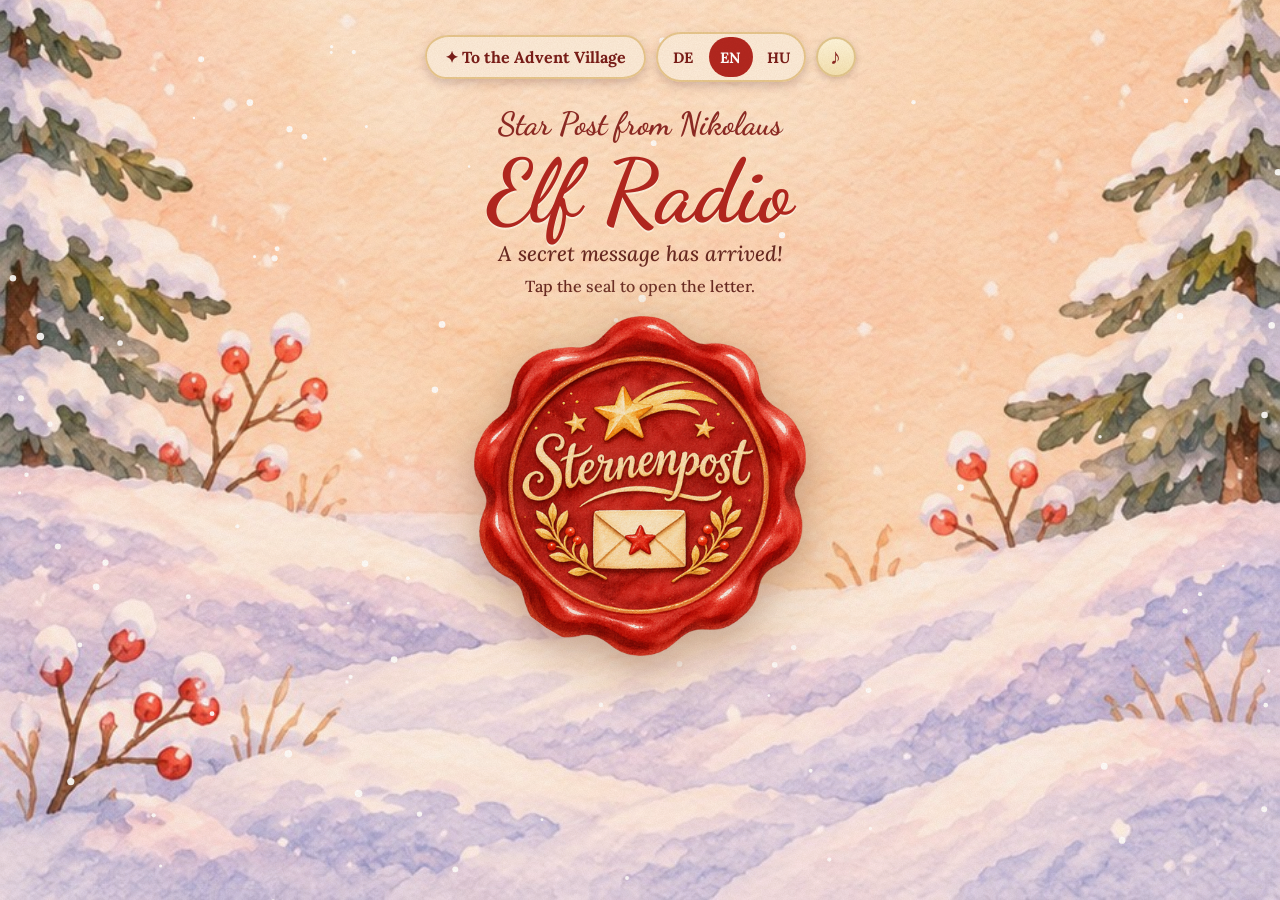
==== commit 628575ad: "Versionsnummer an Skripten und Stilen (Cache)" ====
--- a/wichtelfunk.html
+++ b/wichtelfunk.html
@@ -6,7 +6,7 @@
 <meta name="viewport" content="width=device-width, initial-scale=1">
 <meta name="theme-color" content="#e9bcc6">
 <title>Wichtelfunk – Sternenpost vom Nikolaus</title>
-<link rel="stylesheet" href="fonts.css">
+<link rel="stylesheet" href="fonts.css?v=20261122a">
 <style>
   :root { --red:#b3271f; --brown:#4a2418; --paper:#fdeedc; --wood1:#9a6038; --wood2:#5f3a1f; --gold:#e9b640; }
   * { box-sizing: border-box; }
@@ -456,9 +456,9 @@
 }
 document.addEventListener("langchange", langUpdate);
 </script>
-<script src="data/i18n.js"></script>
-<script src="data/radio_lines.js"></script>
-<script src="music.js"></script>
+<script src="data/i18n.js?v=20261122a"></script>
+<script src="data/radio_lines.js?v=20261122a"></script>
+<script src="music.js?v=20261122a"></script>
 <script>
 /* Zufällige Funksprüche: ab und zu meldet sich Fips oder der Nikolaus mit einem kurzen Spruch (erst nach dem Öffnen des Siegels, nicht während die Hauptnachricht läuft). */
 (function () {
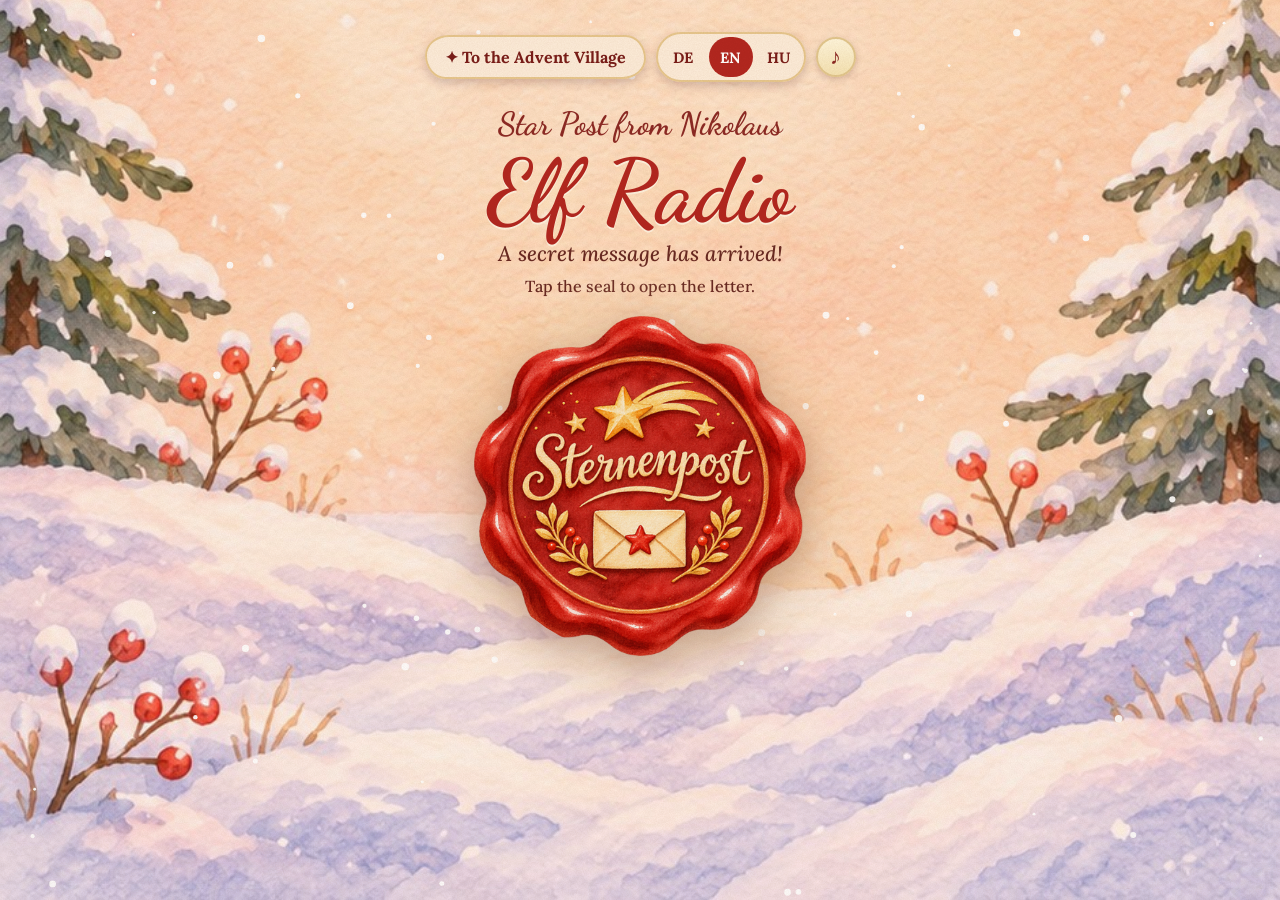
==== commit 23bf141a: "Musikfenster mittig auf dem Handy" ====
--- a/wichtelfunk.html
+++ b/wichtelfunk.html
@@ -6,7 +6,7 @@
 <meta name="viewport" content="width=device-width, initial-scale=1">
 <meta name="theme-color" content="#e9bcc6">
 <title>Wichtelfunk – Sternenpost vom Nikolaus</title>
-<link rel="stylesheet" href="fonts.css?v=20261122a">
+<link rel="stylesheet" href="fonts.css?v=20261122b">
 <style>
   :root { --red:#b3271f; --brown:#4a2418; --paper:#fdeedc; --wood1:#9a6038; --wood2:#5f3a1f; --gold:#e9b640; }
   * { box-sizing: border-box; }
@@ -456,9 +456,9 @@
 }
 document.addEventListener("langchange", langUpdate);
 </script>
-<script src="data/i18n.js?v=20261122a"></script>
-<script src="data/radio_lines.js?v=20261122a"></script>
-<script src="music.js?v=20261122a"></script>
+<script src="data/i18n.js?v=20261122b"></script>
+<script src="data/radio_lines.js?v=20261122b"></script>
+<script src="music.js?v=20261122b"></script>
 <script>
 /* Zufällige Funksprüche: ab und zu meldet sich Fips oder der Nikolaus mit einem kurzen Spruch (erst nach dem Öffnen des Siegels, nicht während die Hauptnachricht läuft). */
 (function () {
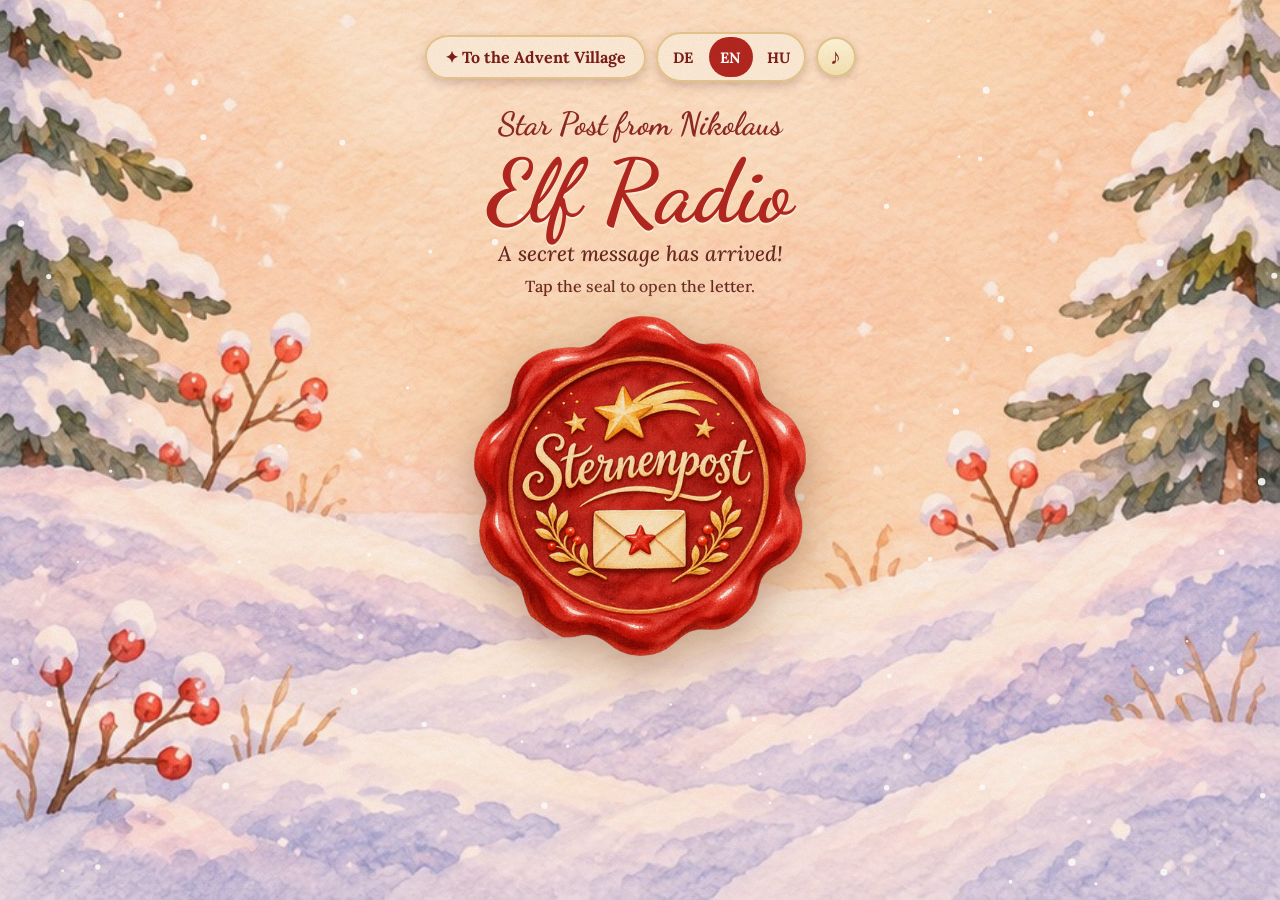
==== commit e2f832a5: "Testmenue auf der oeffentlichen Seite entfernt (devconfig)" ====
--- a/wichtelfunk.html
+++ b/wichtelfunk.html
@@ -6,7 +6,7 @@
 <meta name="viewport" content="width=device-width, initial-scale=1">
 <meta name="theme-color" content="#e9bcc6">
 <title>Wichtelfunk – Sternenpost vom Nikolaus</title>
-<link rel="stylesheet" href="fonts.css?v=20261122b">
+<link rel="stylesheet" href="fonts.css?v=20261122c">
 <style>
   :root { --red:#b3271f; --brown:#4a2418; --paper:#fdeedc; --wood1:#9a6038; --wood2:#5f3a1f; --gold:#e9b640; }
   * { box-sizing: border-box; }
@@ -456,9 +456,9 @@
 }
 document.addEventListener("langchange", langUpdate);
 </script>
-<script src="data/i18n.js?v=20261122b"></script>
-<script src="data/radio_lines.js?v=20261122b"></script>
-<script src="music.js?v=20261122b"></script>
+<script src="data/i18n.js?v=20261122c"></script>
+<script src="data/radio_lines.js?v=20261122c"></script>
+<script src="music.js?v=20261122c"></script>
 <script>
 /* Zufällige Funksprüche: ab und zu meldet sich Fips oder der Nikolaus mit einem kurzen Spruch (erst nach dem Öffnen des Siegels, nicht während die Hauptnachricht läuft). */
 (function () {
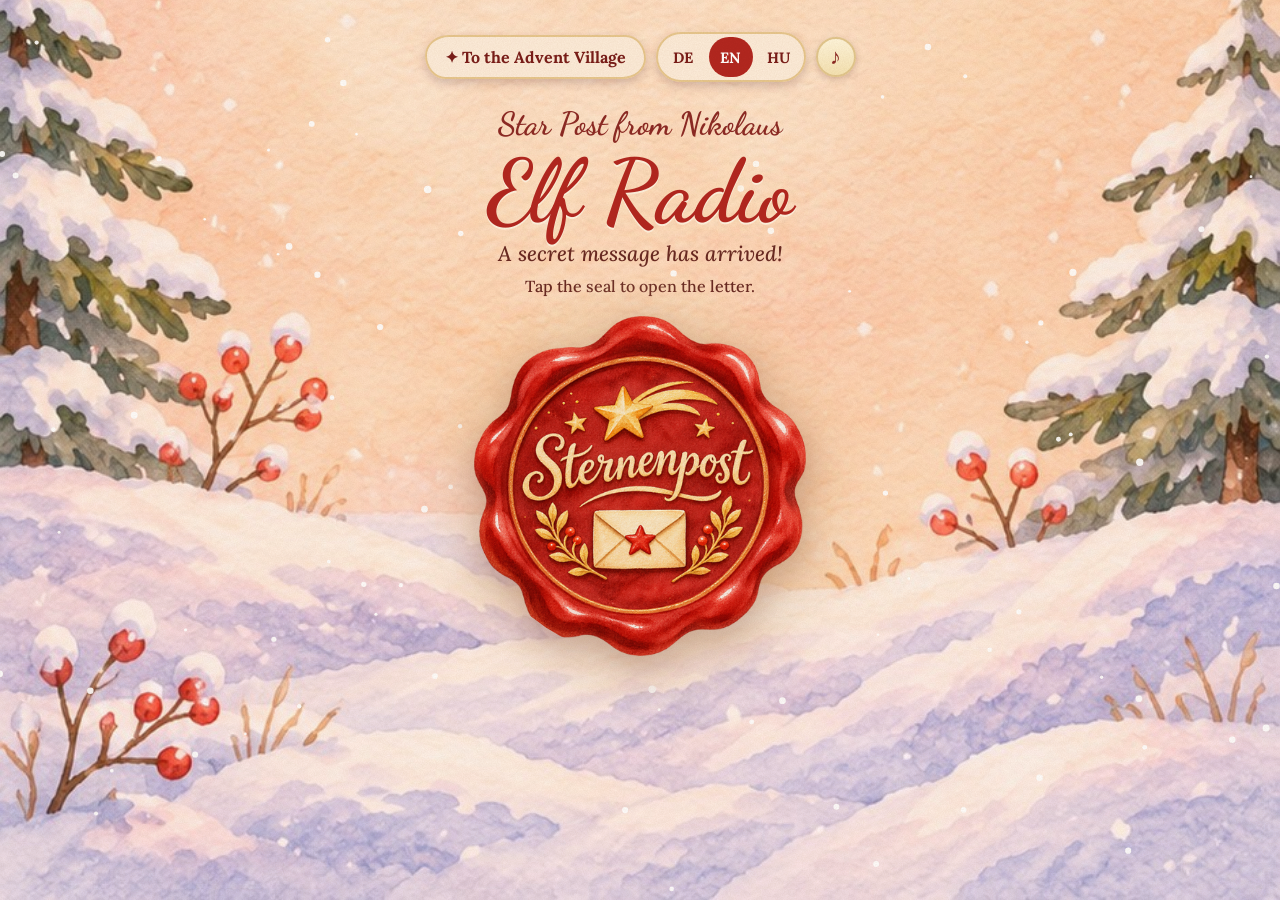
==== commit 36c2e88d: "Fips: Weihnachtswunsch einmalig und unabhaengig vom Antippen" ====
--- a/wichtelfunk.html
+++ b/wichtelfunk.html
@@ -6,7 +6,7 @@
 <meta name="viewport" content="width=device-width, initial-scale=1">
 <meta name="theme-color" content="#e9bcc6">
 <title>Wichtelfunk – Sternenpost vom Nikolaus</title>
-<link rel="stylesheet" href="fonts.css?v=20261122c">
+<link rel="stylesheet" href="fonts.css?v=20261122d">
 <style>
   :root { --red:#b3271f; --brown:#4a2418; --paper:#fdeedc; --wood1:#9a6038; --wood2:#5f3a1f; --gold:#e9b640; }
   * { box-sizing: border-box; }
@@ -456,9 +456,9 @@
 }
 document.addEventListener("langchange", langUpdate);
 </script>
-<script src="data/i18n.js?v=20261122c"></script>
-<script src="data/radio_lines.js?v=20261122c"></script>
-<script src="music.js?v=20261122c"></script>
+<script src="data/i18n.js?v=20261122d"></script>
+<script src="data/radio_lines.js?v=20261122d"></script>
+<script src="music.js?v=20261122d"></script>
 <script>
 /* Zufällige Funksprüche: ab und zu meldet sich Fips oder der Nikolaus mit einem kurzen Spruch (erst nach dem Öffnen des Siegels, nicht während die Hauptnachricht läuft). */
 (function () {
